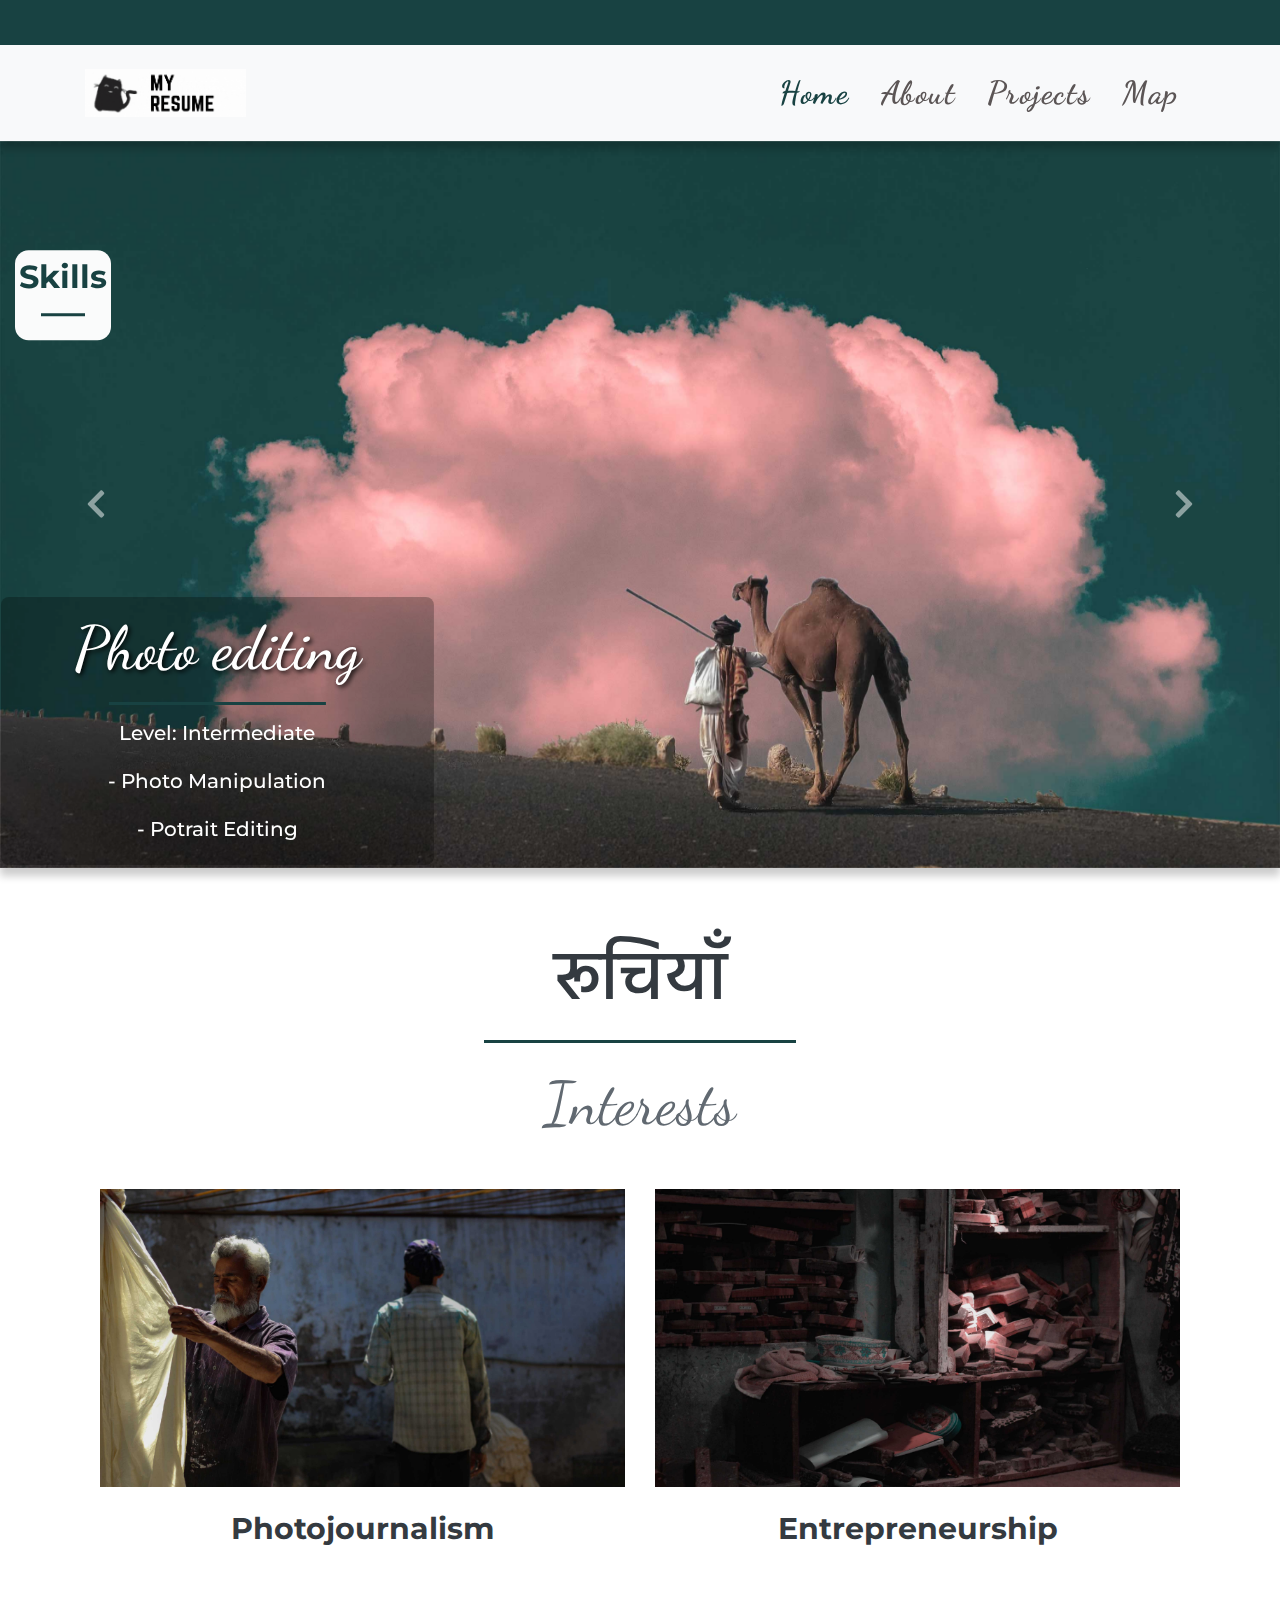
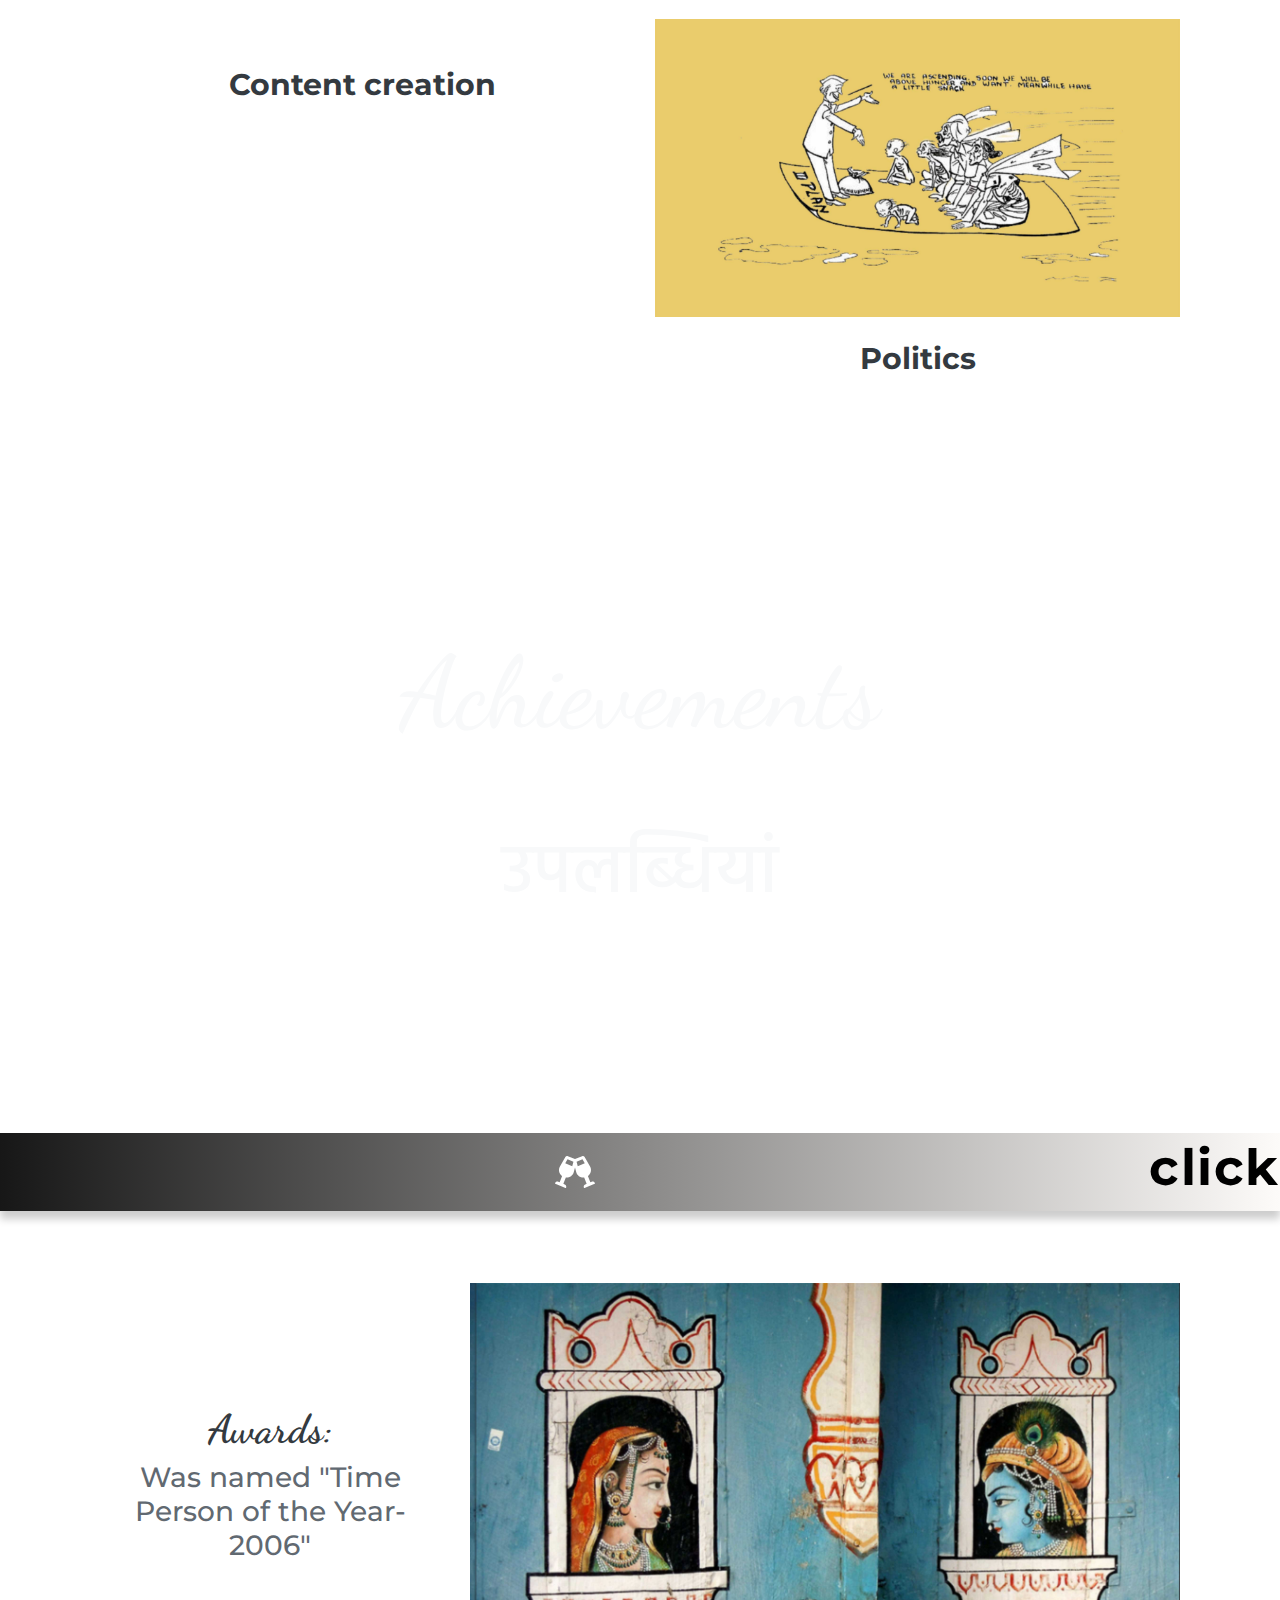
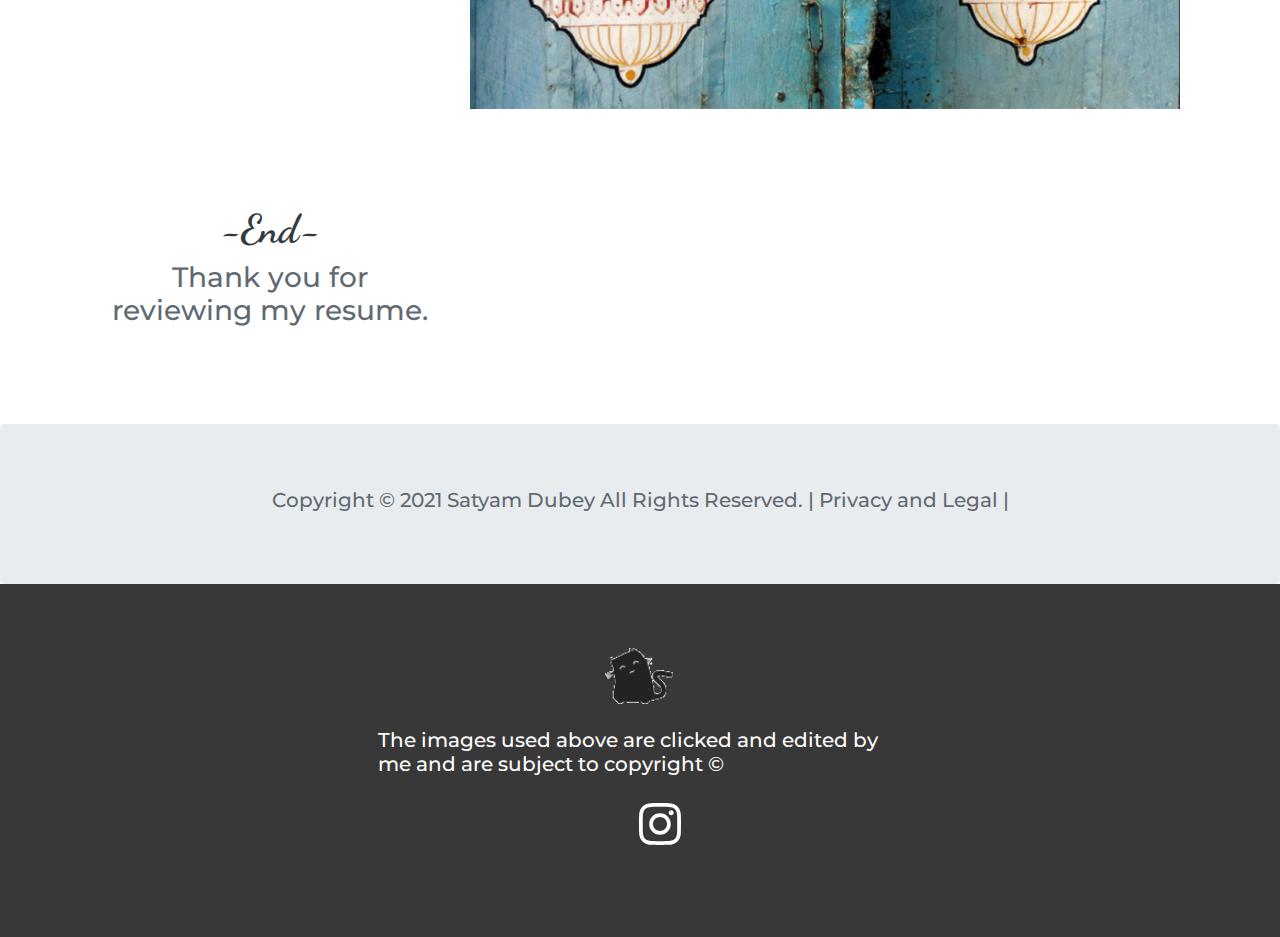
==== index.html @ cd8fc049 "Add files via upload" ====
<!DOCTYPE html>
<html lang="en">
<head>
	<meta charset="UTF-8">
	<meta name="viewport" content="width=device-width, initial-scale=1.0, viewport-fit=cover">
   <meta http-equiv="X-UA-Compatible" content="ie=edge">
	<title>My Resume | Responsive Website Design</title>
	<link rel="shortcut icon" href="img/cat gif.gif">
	<!-- Bootstrap 4.5 CSS -->
	<link rel="stylesheet" href="css/bootstrap.min.css">
	

	<!-- Style CSS -->
	<link rel="stylesheet" href="css/style.css">
	<link rel="stylesheet" type="text/css" href="css/bootstrap.min.css">
	<link rel="stylesheet" type="text/css" href="css/style.css">
	<!-- Google Fonts -->
	<link href="https://fonts.googleapis.com/css2?family=Dancing+Script:wght@600&family=Hind:wght@600&family=Montserrat&display=swap" rel="stylesheet">
</head>


<body>

	<!-- Top Bar -->
	<div class="top-bar">
		<div class="container">
			<div class="col-12 text-right">
				<p><a href="tel:+917016320086">Contact at +91 7016320086</a></p>
			</div>
		</div>
	</div>
	<!-- End Top Bar -->


	<!-- Navigation -->
<nav class="navbar bg-light navbar-light navbar-expand-lg">
	<div class="container">

		<a href="index.html" class="navbar-brand"><img src="img/my resume 2.0.gif" alt="logo" title=" 
		This is Satyam's Resume.
			"></a>

		<button class="navbar-toggler" type="button" data-toggle="collapse"
		data-target="#navbarResponsive"><span class="navbar-toggler-icon"></span>
	</button>
	<div class="collapse navbar-collapse" id="navbarResponsive">
		<ul class="navbar-nav ml-auto">
			<li class="nav-item"><a href="index.html" class="nav-link active">Home</a></li>
			<li class="nav-item"><a href="about.html" class="nav-link">About</a></li>
			<li class="nav-item"><a href="projects.html" class="nav-link">Projects</a></li>
			<li class="nav-item"><a href="map.html" class="nav-link">Map</a></li>
		</ul>
	</div>
	</div>
</nav>
	<!-- End Navigation -->


	<!-- Image Carousel -->

	<div id="carousel" class="carousel slide" data-ride="carousel" 
	data-interval="5000">

		<!-- Carousel Content -->
	<div class="carousel-inner">

		<div class="carousel-item active">
	
			<img src="img/camel-uncle-space-and-sky.jpg" alt="" class="w-100" oncontextmenu="return false">
			<div class="carousel-caption">
				<div class="container">
				<div class="row justify-content-left">
					<div class="col-6 bg-custom d-none d-md-block py-3 px-0">
						<h1>Photo editing</h1>
						<div class="border-top border-primary w-50 mx-auto my-3"></div>
						<h5>Level: Intermediate
							<br><br>- Photo Manipulation <br><br>- Potrait Editing
						</h5>
					</div>
				</div>



				</div>
			</div>
		</div>

		<div class="carousel-item">
			<img src="img/2.jpg" alt="" class="w-100" oncontextmenu="return false">
			<div class="carousel-caption">
				<div class="container">
				<div class="row justify-content-left">
					<div class="col-7 bg-custom d-none d-md-block py-3 px-0">
						<h1>Photo <br>documentation</h1>
						<div class="border-top border-primary w-50 mx-auto my-3"></div>
						<h5>Level: Biginner
							<br><br> - Photo Documentation of Artwork
						</h5>
					</div>
				</div>



				</div>
			</div>
		</div>
		
		
		<div class="carousel-item">
			<img src="img/lost-focus-resized.jpg" alt="" class="w-100" oncontextmenu="return false">
			<div class="carousel-caption">
				<div class="container">
				<div class="row justify-content-left">
					<div class="col-6 bg-custom d-none d-md-block py-3 px-0">
						<h1>Photography</h1>
						<div class="border-top border-primary w-50 mx-auto my-3"></div>
						<h5>Level: Intermediate 
							<br><br>- Product Photography <br><br>- Street Photography</h5>
					</div>
				</div>



				</div>
			</div>
		</div>

		<div class="carousel-item">
			<img src="img/mellow event.gif" alt="" class="w-100" oncontextmenu="return false">
			<div class="carousel-caption">
				<div class="container">
				<div class="row justify-content-left">
					<div class="col-7 bg-custom d-none d-md-block py-3 px-0">
						<h1>Video editing</h1>
						<div class="border-top border-primary w-50 mx-auto my-3"></div>
						<h5>Level: Beginner
							<br><br>- Colour Grading<br><br>- General Video Editing
						</h5>
					</div>
				</div>



				</div>
			</div>
		</div>

	</div>
	<!--Left skill indicator-->
	<div class="carousel-caption1">
		<div class="container">
		<div class="row justify-content-left">
			<div class="col-12 bg-custom2 text-right d-none d-md-block py-2 px-0 pr-1 pl-1">
				<h3>Skills</h3>
				<div class="border-top border-primary w-50 mx-auto my-3"></div>
			
			</div>
		</div>
	</div>
</div>
<!--End Left skill indicator-->


		
		<!-- End Carousel Content -->


		<!-- Previous & Next Buttons -->
<a href="#carousel" class="carousel-control-prev" role="button" data-slide="prev">
	<span class="fas fa-chevron-left fa-2x"></span>
</a>

<a href="#carousel" class="carousel-control-next" role="button" 
data-slide="next">
	<span class="fas fa-chevron-right fa-2x"></span>
</a>
</div>
		<!-- End Previous & Next Buttons -->


	<!-- End Image Carousel -->


	<!-- Main Page Heading -->

	<div class="col-12 text-center mt-5">
		<h2 class="text-dark pt-4">रूचियाँ</h2>
		<div class="border-top border-primary w-25 mx-auto my-3"></div>
		<p class="lead">Interests</p>
	</div>

	<!-- Three Column Section -->
<div class="container bg-custom3">
	<div class="row">

		<div class="col-md-6 my-4">
			<img src="img/11.jpg" alt="" class="w-100" oncontextmenu="return false">
			<h3 class="my-4 bg-custom4 text-dark text-center">Photojournalism</h3>
			
		</div>


		<div class="col-md-6 my-4">
			<img src="img/24-colour-changed.jpg " alt="" class="w-100" oncontextmenu="return false">
			<h3 class="my-4 bg-custom4 text-dark text-center">Entrepreneurship</h3>
			
		</div>

		<div class="col-md-6 my-4">
			<img src="img/eunoia event compressed.gif" alt="" class="w-100" oncontextmenu="return false">
			<h3 class="my-4 bg-custom4 text-dark text-center">Content creation</h3>
			
		</div>

		<div class="col-md-6 my-4">
			<img src="img/politics.jpg" alt="" class="w-100" oncontextmenu="return false">
			<h3 class="my-4 bg-custom4 text-dark text-center">Politics</h3>
			
		</div>
		
		

		
	</div>
</div>
	<!-- End Three Column Section -->


	<!-- Emoji Navbar First -->

	
	<!-- Start Fixed Background IMG -->

 <div class="fixed-background">

        <div class="row text-light py-5">
<div class="col-12 text-center">
	<h1>Achievements</h1>
	<h2>उपलब्धियां</h2>
</div>
        </div>
	<div class="fixed-wrap">
		<div class="fixed"></div>
	</div>


	
	</div>



	
  </div>



  

	<!-- End Fixed Background IMG -->
 
	
	<!-- Emoji Navbar Second -->
	<a style="text-decoration: none;" class="navbar bg-secondary sticky-top emoji" href="#emoji" role="button" data-toggle="collapse">
		<i class="fas fa-glass-cheers"></i> <h3 class="Clickcenter
		">click</h3></a>
	
	<div class="collapse" id="emoji">
		<section class="gallery min-vh-100">
			<div class="container-sm">
			   <div class=" gy-4 cols-1 cols-sm-2 cols-md-3">
				  <div class="col">
					  
					 <img src="img gallery/img/1.png" class="gallery-item" alt="gallery" oncontextmenu="return false">
				  </div>
				  <div class="col">
					 <img src="img gallery/img/2.png" class="gallery-item" alt="gallery" oncontextmenu="return false">
				  </div>
				  <div class="col">
					 <img src="img gallery/img/3.png" class="gallery-item" alt="gallery" oncontextmenu="return false">
				  </div>
				  
			   </div>
			</div>
		 </section>
		 
		<script src="img gallery/js/bootstrap.bundle.min.js"></script>
		<script src="img gallery/js/main.js"></script>
	</div>
		

	

		
	<!-- Start Two Column Section -->

 <div class="container my-5 ">
	 <div class="row py-4">

		<div class="col-lg-4 mb-0 my-lg-auto">
			<h1 class="text-dark font-weight-bold md-3 text-center">Awards:</h1>
			<h3 class="mb-4 text-center">Was named "Time Person of the Year-2006"</h3>
		</div>
		<div class="col-lg-8"><img src="img/krishna-and-radha.jpg"
			 alt="" class="w-100" oncontextmenu="return false"></div>
		

	 </div>
 

 <div class="container1 my-5 ">
	<div class="row py-4">

	   <div class="col-lg-4 mb-0 my-lg-auto">
		   <h1 class="text-dark font-weight-bold md-3 text-center">-End-</h1>
		   <h3 class="mb-4 text-center">Thank you for reviewing my resume.</h3>
	   </div>
	   <div class=" col-lg-8">
		   <img src="img/Untitled design.gif" alt="" class="w-100" oncontextmenu="return false"></div>
	   

	</div>
</div>
</div>
 
	
	
  
	

	<!-- End Two Column Section -->


	<!-- Start Jumbotron -->
<div class="jumbotron  mb-0">
	
			<div class=" text-center">
				<h5>Copyright © 2021 Satyam Dubey All Rights Reserved. | Privacy and Legal |</h5>
			</div>



		
</div>

<!-- Modal Popup -->



	<!-- End Jumbotron -->


<!-- Start Footer -->

<footer>
	<div class="container">
		<div class="row text-light-cennter py-4 justify-content-center">


<div class="col-sm-10 col-md-8 col-lg-6">
	<img src="img/cat gif.gif" alt=""oncontextmenu="return false">
	<h5> The images used above are clicked and edited by me and are subject to copyright ©</h5>
	<ul class="social pt-3">
		<li><a href="https://instagram.com/muse.shot?igshid=16teammdajvb2" target="_blank"><i class="fab fa-instagram"></i></a></li>
	</ul>
</div>



		</div>
	</div>
</footer>

	<!-- End Footer -->


	<!-- Start Socket -->

	<!-- End Socket -->

	<!-- Script Source Files -->

	<!-- jQuery -->
	<script src="js/jquery-3.5.1.min.js"></script>
	<!-- Bootstrap 4.5 JS -->
	<script src="js/bootstrap.min.js"></script>
	<!-- Popper JS -->
	<script src="js/popper.min.js"></script>
	<!-- Font Awesome -->
	<script src="js/all.min.js"></script>

	<!-- End Script Source Files -->
</body>

</html>
---- css/style.css ----
/*-- Body Reset --*/
body {
  overflow-x: hidden;
  font-family: 'Dancing Script', cursive;
  color: #616971;
  padding: 0;
}

h2{
  font-family: 'Hind', sans-serif;
  font-size: 70px;
}
h5{
  font-family: 'Montserrat', sans-serif;
}
h3{
  font-family: 'Montserrat', sans-serif;
}
.lead{
  font-size: 30px;
}
h4{
  font-family: 'Montserrat', sans-serif;
}
/*============= TOP BAR HEADER =============*/

.top-bar {
  background: #184242;
  height: 2.8rem;
  padding: 0.5rem 0;
}
.top-bar a {
  color: rgb(255, 255, 255);
  text-decoration: none;
  font-size: 1.1rem;
}
/*==pre loder===*/

/*============= NAVIGATION =============*/

.navbar-brand img {
  height: 3rem;
}
.navbar {
  font-size: 2rem;

  font-weight: 800;
  letter-spacing: .1rem;
  box-shadow: 0 .5rem .5rem rgba(0, 0, 0, .2);
  z-index: 1;
}
.Clickcenter{
position: relative;

  color:black;
  font-size: 50px;
  font-weight: bold;
  text-decoration: none; 
}

.my-4 h3{
  font-weight: bolder;
  font-size: 30px;
}
.nav-item {
  padding: .5rem;
}
.nav-link{
  color: #5b5555 !important;
}

.nav-link.active,
.nav-link:hover{
  color: #184242 !important;
}

/*============= CAROUSEL =============*/

#carousel{
box-shadow : 0 .5rem .5rem rgba(0, 0, 0, .2);

}
.carousel-inner{
  max-heigh: 38rem!important;
}

/*---Change Carousel Transition Speed --*/

.carousel-item-next,
.carousel-item-prev,
.carousel-item-active{
  transition: transform 1.2s ease;
}

/*-- Carousel Content --*/
.bg-custom {
  background-color: rgba(0, 0, 0, 0.26);
  color: white;
  border-radius: .5rem;
}

.carousel-caption{
  position: absolute;
  top: 60%;
transform: translateX(-23%);
}
.bg-custom2{
  background-color: rgba(255, 255, 255, 0.979);
  color: white;
  border-radius: .85rem;
}
.bg-custom3{
  background-color: ;
}
.bg-custom4{
  background-colo:rgba(0, 0, 0, .8);
}
.my-4 h1{
  color: rgb(0, 0, 0);
  text-align: center;
}
.col-12 p{
  font-size: 60px;
}
.carousel-caption1{
  position: absolute;
  top: 20%;
  transform: translateY(-40%);
}
.carousel-caption1 h3{
  font-size: 2rem;
  color: #184242;
  font-weight: bold;
 
}
.carousel-caption h1{
  font-size: 3.8rem;
  text-shadow: .1rem .1rem .3rem rgba(0, 0, 0, 1);
}
.border-primary{
  border-top: .2rem solid #184242!important ;
}

/*===== FIXED BACKGROUND IMG =====*/
.fixed{
  background-image: url("../img/kaju\ badab\,\ ityadi\ 2.0.png");
  position: fixed;
}


.fixed-background {
  overflow: hidden; /*-- Correction for iOS --*/
  padding: 10rem 0;
}
.fixed-background h1{
  font-size: 100px;
}

.fixed-background h2{
  margin-top: 5rem;
}



/*-- Emoji Navbar --*/

.emoji {
  background-image: linear-gradient(to left,#FDFBF9, #171717);
  min-height: 0!important;
  padding: .3rem 0!important;
}
.emoji .svg-inline--fa{
  margin: 0 auto;
  color: white;
  font-size: 2rem;
}
.gallery{
  padding: 30px ; 
  padding-left: 10%;
  padding-right: 0%;


}
  img{
  max-height: 100%!important;
 }
 .col img{
   
   max-width: 100%;
   max-height: 100%;
 }
#gallery-model .modal-img{
  width: 100%;
  
  
}
.bg-custom5 {
  background-color:white;
}
.resumegif img {
width: 124px; ;
height: 174px;
}
.jumbotron h1{
  font-size: 30px;
  text-align: center!important;
}
/*============= FOOTER =============*/

footer {
  background-color: #383838;
  padding: 1rem 2rem 3rem;
}
footer img {
  height: 3.5rem;
  margin: 1.5rem auto;
  display: block;
  margin-left: auto;
  margin-right: auto;
  width: ;
  
}
footer h5, footer a{
  color: white;
  text-decoration: none;

}
ul.social {
  list-style-type: none;
  display: flex;
}
ul.social li{
  margin: 0 auto;
  padding: 0%;
}
footer .svg-inline--fa{
  font-size: 3rem;
}
footer .svg-inline--fa:hover{
  color: palevioletred;
}
/*============= SOCKET =============*/
/*=============Projects section html2====*/
.hovereffect {
  width: 100%;
  height: 100%;
  float: left;
  overflow: hidden;
  position: relative;
  text-align: center;
  cursor: default;
}

.hovereffect .overlay {
  width: 100%;
  height: 100%;
  position: absolute;
  overflow: hidden;
  top: 0;
  left: 0;
}

.hovereffect img {
  display: block;
  position: relative;
  -webkit-transition: all 0.4s ease-in;
  transition: all 0.4s ease-in;
}

.hovereffect:hover img {
  filter: url('data:image/svg+xml;charset=utf-8,<svg xmlns="http://www.w3.org/2000/svg"><filter id="filter"><feColorMatrix type="matrix" color-interpolation-filters="sRGB" values="0.2126 0.7152 0.0722 0 0 0.2126 0.7152 0.0722 0 0 0.2126 0.7152 0.0722 0 0 0 0 0 1 0" /><feGaussianBlur stdDeviation="3" /></filter></svg>#filter');
  filter: grayscale(1) blur(3px);
  -webkit-filter: grayscale(1) blur(3px);
  -webkit-transform: scale(1.2);
  -ms-transform: scale(1.2);
  transform: scale(1.2);
}

.hovereffect h2 {
  text-transform: none;
  text-align: center;
  position: relative;
  font-size: 17px;
  padding: 10px;
  background: rgba(0, 0, 0, 0.6);
}
.hovereffect h4{
  font-weight: lighter;

}

.hovereffect h4.info {
  display: inline-block;
  text-decoration: none;
  padding: 7px 14px;
  border: 1px solid #fff;
  margin-top: 70%;
  background-color: transparent;
}

.hovereffect h4.info:hover {
  box-shadow: 0 0 5px #fff;
}

.hovereffect h4.info, .hovereffect h2 {
  -webkit-transform: scale(0.7);
  -ms-transform: scale(0.7);
  transform: scale(0.7);
  -webkit-transition: all 0.4s ease-in;
  transition: all 0.4s ease-in;
  opacity: 0;
  filter: alpha(opacity=0);
  color: #fff;
  text-transform: none;
}

.hovereffect:hover h4.info, .hovereffect:hover h2 {
  opacity: 1;
  filter: alpha(opacity=100);
  -webkit-transform: scale(1);
  -ms-transform: scale(1);
  transform: scale(1);
}

/*============= MEDIA QUERIES =============*/

/* Devices under 1199px (xl) */
@media (max-width: 1199.98px) {

}
/* Devices under 768px (md) */
@media (max-width: 767.98px) {

}


/*============ BOOTSTRAP BREAK POINTS:

Extra small (xs) devices (portrait phones, less than 576px)
No media query since this is the default in Bootstrap

Small (sm) devices (landscape phones, 576px and up)
@media (min-width: 576px) { ... }

Medium (md) devices (tablets, 768px and up)
@media (min-width: 768px) { ... }

Large (lg) devices (desktops, 992px and up)
@media (min-width: 992px) { ... }

Extra (xl) large devices (large desktops, 1200px and up)
@media (min-width: 1200px) { ... }

=============*/

/*-- Bootstrap Mobile Gutter Fix --*/
.row, .container-fluid {
  margin-left: 0px !important;
  margin-right: 0px !important;
}

/*-- Fixed Background Image --*/
.fixed-background {
  position: relative;
  width: 100%;
  z-index: 1000!important;
}
.fixed-wrap {
  clip: rect(0, auto, auto, 0);
  position: absolute;
  top: 0;
  left: 0;
  width: 100%;
  height: 100%;
  z-index: -999 !important;
}
.fixed {
  z-index: -999!important;
  display: block;
  top: 0;
  left: 0;
  width: 100%;
  height: 100%;
  background-size: cover;
  background-position: center center;
  -webkit-transform: translateZ(0);
  transform: translateZ(0);
  will-change: transform;
}
---- css/style.css ----
/*-- Body Reset --*/
body {
  overflow-x: hidden;
  font-family: 'Dancing Script', cursive;
  color: #616971;
  padding: 0;
}

h2{
  font-family: 'Hind', sans-serif;
  font-size: 70px;
}
h5{
  font-family: 'Montserrat', sans-serif;
}
h3{
  font-family: 'Montserrat', sans-serif;
}
.lead{
  font-size: 30px;
}
h4{
  font-family: 'Montserrat', sans-serif;
}
/*============= TOP BAR HEADER =============*/

.top-bar {
  background: #184242;
  height: 2.8rem;
  padding: 0.5rem 0;
}
.top-bar a {
  color: rgb(255, 255, 255);
  text-decoration: none;
  font-size: 1.1rem;
}
/*==pre loder===*/

/*============= NAVIGATION =============*/

.navbar-brand img {
  height: 3rem;
}
.navbar {
  font-size: 2rem;

  font-weight: 800;
  letter-spacing: .1rem;
  box-shadow: 0 .5rem .5rem rgba(0, 0, 0, .2);
  z-index: 1;
}
.Clickcenter{
position: relative;

  color:black;
  font-size: 50px;
  font-weight: bold;
  text-decoration: none; 
}

.my-4 h3{
  font-weight: bolder;
  font-size: 30px;
}
.nav-item {
  padding: .5rem;
}
.nav-link{
  color: #5b5555 !important;
}

.nav-link.active,
.nav-link:hover{
  color: #184242 !important;
}

/*============= CAROUSEL =============*/

#carousel{
box-shadow : 0 .5rem .5rem rgba(0, 0, 0, .2);

}
.carousel-inner{
  max-heigh: 38rem!important;
}

/*---Change Carousel Transition Speed --*/

.carousel-item-next,
.carousel-item-prev,
.carousel-item-active{
  transition: transform 1.2s ease;
}

/*-- Carousel Content --*/
.bg-custom {
  background-color: rgba(0, 0, 0, 0.26);
  color: white;
  border-radius: .5rem;
}

.carousel-caption{
  position: absolute;
  top: 60%;
transform: translateX(-23%);
}
.bg-custom2{
  background-color: rgba(255, 255, 255, 0.979);
  color: white;
  border-radius: .85rem;
}
.bg-custom3{
  background-color: ;
}
.bg-custom4{
  background-colo:rgba(0, 0, 0, .8);
}
.my-4 h1{
  color: rgb(0, 0, 0);
  text-align: center;
}
.col-12 p{
  font-size: 60px;
}
.carousel-caption1{
  position: absolute;
  top: 20%;
  transform: translateY(-40%);
}
.carousel-caption1 h3{
  font-size: 2rem;
  color: #184242;
  font-weight: bold;
 
}
.carousel-caption h1{
  font-size: 3.8rem;
  text-shadow: .1rem .1rem .3rem rgba(0, 0, 0, 1);
}
.border-primary{
  border-top: .2rem solid #184242!important ;
}

/*===== FIXED BACKGROUND IMG =====*/
.fixed{
  background-image: url("../img/kaju\ badab\,\ ityadi\ 2.0.png");
  position: fixed;
}


.fixed-background {
  overflow: hidden; /*-- Correction for iOS --*/
  padding: 10rem 0;
}
.fixed-background h1{
  font-size: 100px;
}

.fixed-background h2{
  margin-top: 5rem;
}



/*-- Emoji Navbar --*/

.emoji {
  background-image: linear-gradient(to left,#FDFBF9, #171717);
  min-height: 0!important;
  padding: .3rem 0!important;
}
.emoji .svg-inline--fa{
  margin: 0 auto;
  color: white;
  font-size: 2rem;
}
.gallery{
  padding: 30px ; 
  padding-left: 10%;
  padding-right: 0%;


}
  img{
  max-height: 100%!important;
 }
 .col img{
   
   max-width: 100%;
   max-height: 100%;
 }
#gallery-model .modal-img{
  width: 100%;
  
  
}
.bg-custom5 {
  background-color:white;
}
.resumegif img {
width: 124px; ;
height: 174px;
}
.jumbotron h1{
  font-size: 30px;
  text-align: center!important;
}
/*============= FOOTER =============*/

footer {
  background-color: #383838;
  padding: 1rem 2rem 3rem;
}
footer img {
  height: 3.5rem;
  margin: 1.5rem auto;
  display: block;
  margin-left: auto;
  margin-right: auto;
  width: ;
  
}
footer h5, footer a{
  color: white;
  text-decoration: none;

}
ul.social {
  list-style-type: none;
  display: flex;
}
ul.social li{
  margin: 0 auto;
  padding: 0%;
}
footer .svg-inline--fa{
  font-size: 3rem;
}
footer .svg-inline--fa:hover{
  color: palevioletred;
}
/*============= SOCKET =============*/
/*=============Projects section html2====*/
.hovereffect {
  width: 100%;
  height: 100%;
  float: left;
  overflow: hidden;
  position: relative;
  text-align: center;
  cursor: default;
}

.hovereffect .overlay {
  width: 100%;
  height: 100%;
  position: absolute;
  overflow: hidden;
  top: 0;
  left: 0;
}

.hovereffect img {
  display: block;
  position: relative;
  -webkit-transition: all 0.4s ease-in;
  transition: all 0.4s ease-in;
}

.hovereffect:hover img {
  filter: url('data:image/svg+xml;charset=utf-8,<svg xmlns="http://www.w3.org/2000/svg"><filter id="filter"><feColorMatrix type="matrix" color-interpolation-filters="sRGB" values="0.2126 0.7152 0.0722 0 0 0.2126 0.7152 0.0722 0 0 0.2126 0.7152 0.0722 0 0 0 0 0 1 0" /><feGaussianBlur stdDeviation="3" /></filter></svg>#filter');
  filter: grayscale(1) blur(3px);
  -webkit-filter: grayscale(1) blur(3px);
  -webkit-transform: scale(1.2);
  -ms-transform: scale(1.2);
  transform: scale(1.2);
}

.hovereffect h2 {
  text-transform: none;
  text-align: center;
  position: relative;
  font-size: 17px;
  padding: 10px;
  background: rgba(0, 0, 0, 0.6);
}
.hovereffect h4{
  font-weight: lighter;

}

.hovereffect h4.info {
  display: inline-block;
  text-decoration: none;
  padding: 7px 14px;
  border: 1px solid #fff;
  margin-top: 70%;
  background-color: transparent;
}

.hovereffect h4.info:hover {
  box-shadow: 0 0 5px #fff;
}

.hovereffect h4.info, .hovereffect h2 {
  -webkit-transform: scale(0.7);
  -ms-transform: scale(0.7);
  transform: scale(0.7);
  -webkit-transition: all 0.4s ease-in;
  transition: all 0.4s ease-in;
  opacity: 0;
  filter: alpha(opacity=0);
  color: #fff;
  text-transform: none;
}

.hovereffect:hover h4.info, .hovereffect:hover h2 {
  opacity: 1;
  filter: alpha(opacity=100);
  -webkit-transform: scale(1);
  -ms-transform: scale(1);
  transform: scale(1);
}

/*============= MEDIA QUERIES =============*/

/* Devices under 1199px (xl) */
@media (max-width: 1199.98px) {

}
/* Devices under 768px (md) */
@media (max-width: 767.98px) {

}


/*============ BOOTSTRAP BREAK POINTS:

Extra small (xs) devices (portrait phones, less than 576px)
No media query since this is the default in Bootstrap

Small (sm) devices (landscape phones, 576px and up)
@media (min-width: 576px) { ... }

Medium (md) devices (tablets, 768px and up)
@media (min-width: 768px) { ... }

Large (lg) devices (desktops, 992px and up)
@media (min-width: 992px) { ... }

Extra (xl) large devices (large desktops, 1200px and up)
@media (min-width: 1200px) { ... }

=============*/

/*-- Bootstrap Mobile Gutter Fix --*/
.row, .container-fluid {
  margin-left: 0px !important;
  margin-right: 0px !important;
}

/*-- Fixed Background Image --*/
.fixed-background {
  position: relative;
  width: 100%;
  z-index: 1000!important;
}
.fixed-wrap {
  clip: rect(0, auto, auto, 0);
  position: absolute;
  top: 0;
  left: 0;
  width: 100%;
  height: 100%;
  z-index: -999 !important;
}
.fixed {
  z-index: -999!important;
  display: block;
  top: 0;
  left: 0;
  width: 100%;
  height: 100%;
  background-size: cover;
  background-position: center center;
  -webkit-transform: translateZ(0);
  transform: translateZ(0);
  will-change: transform;
}
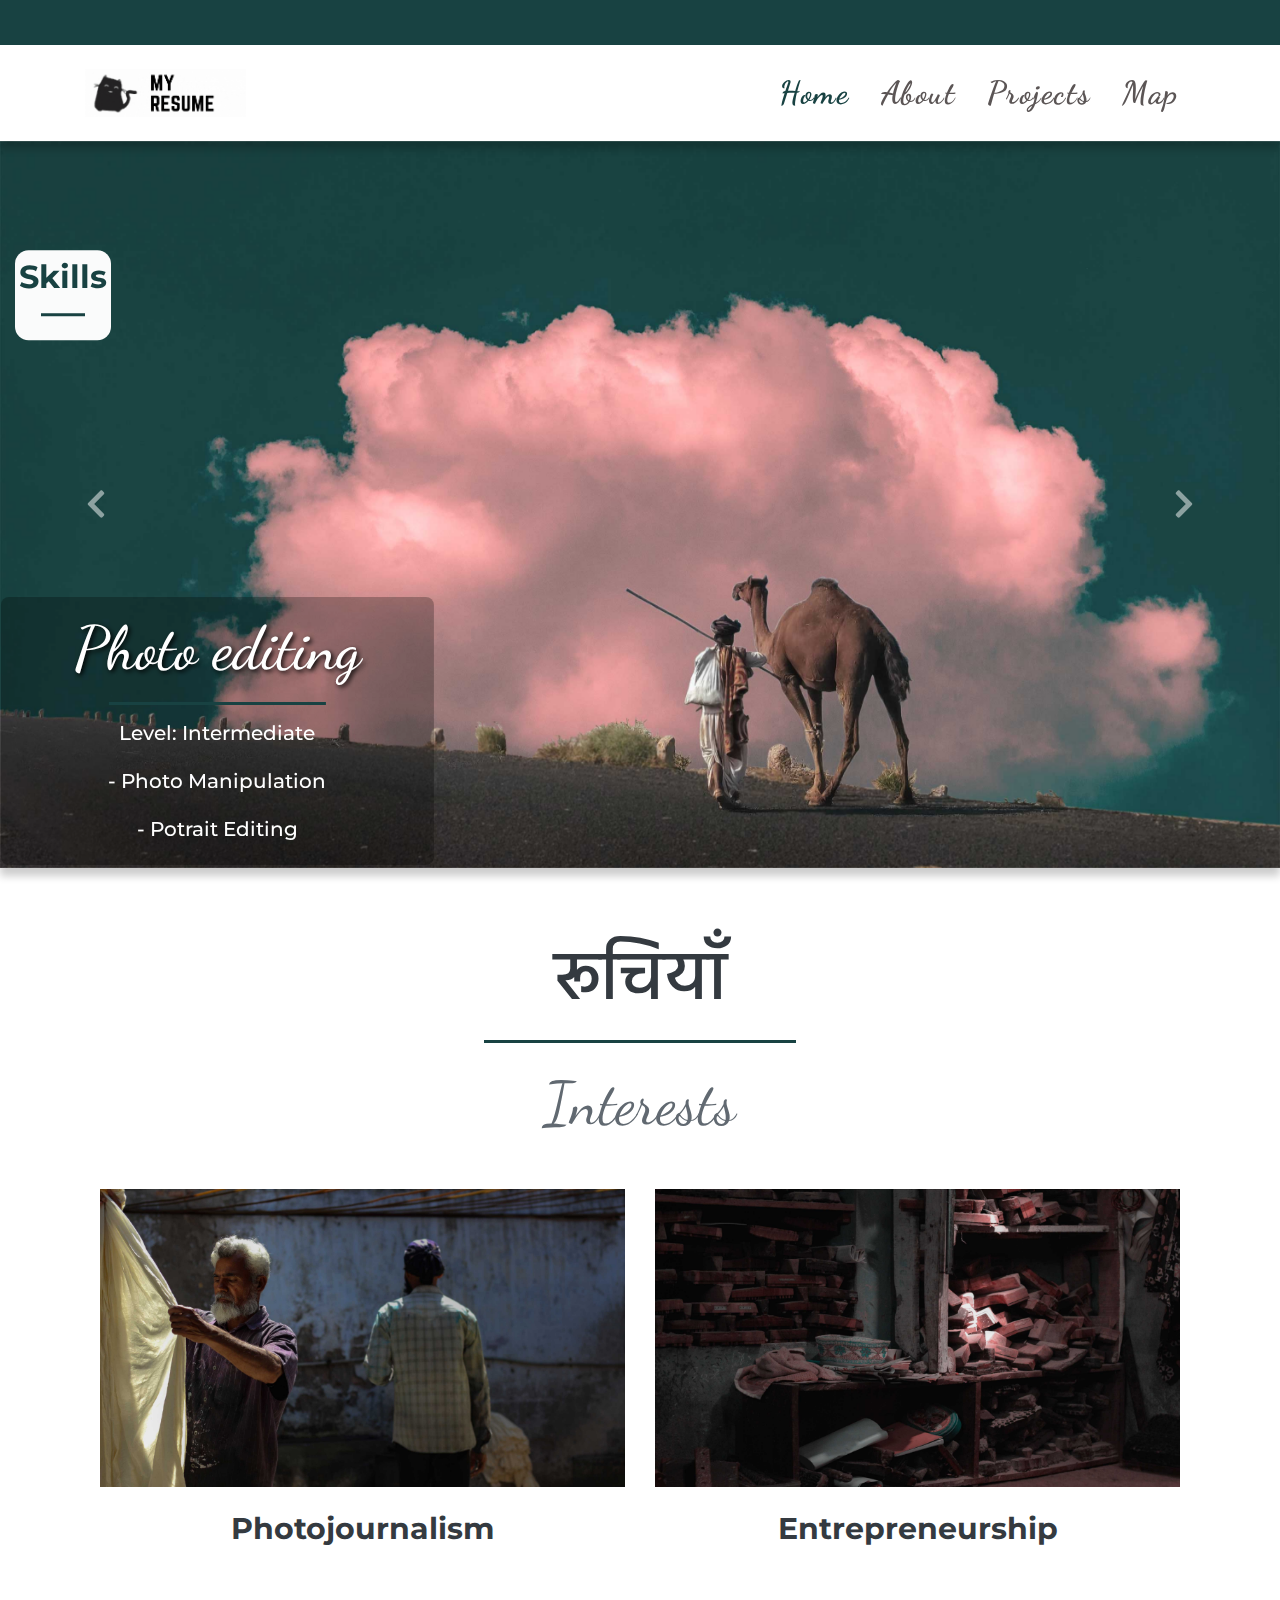
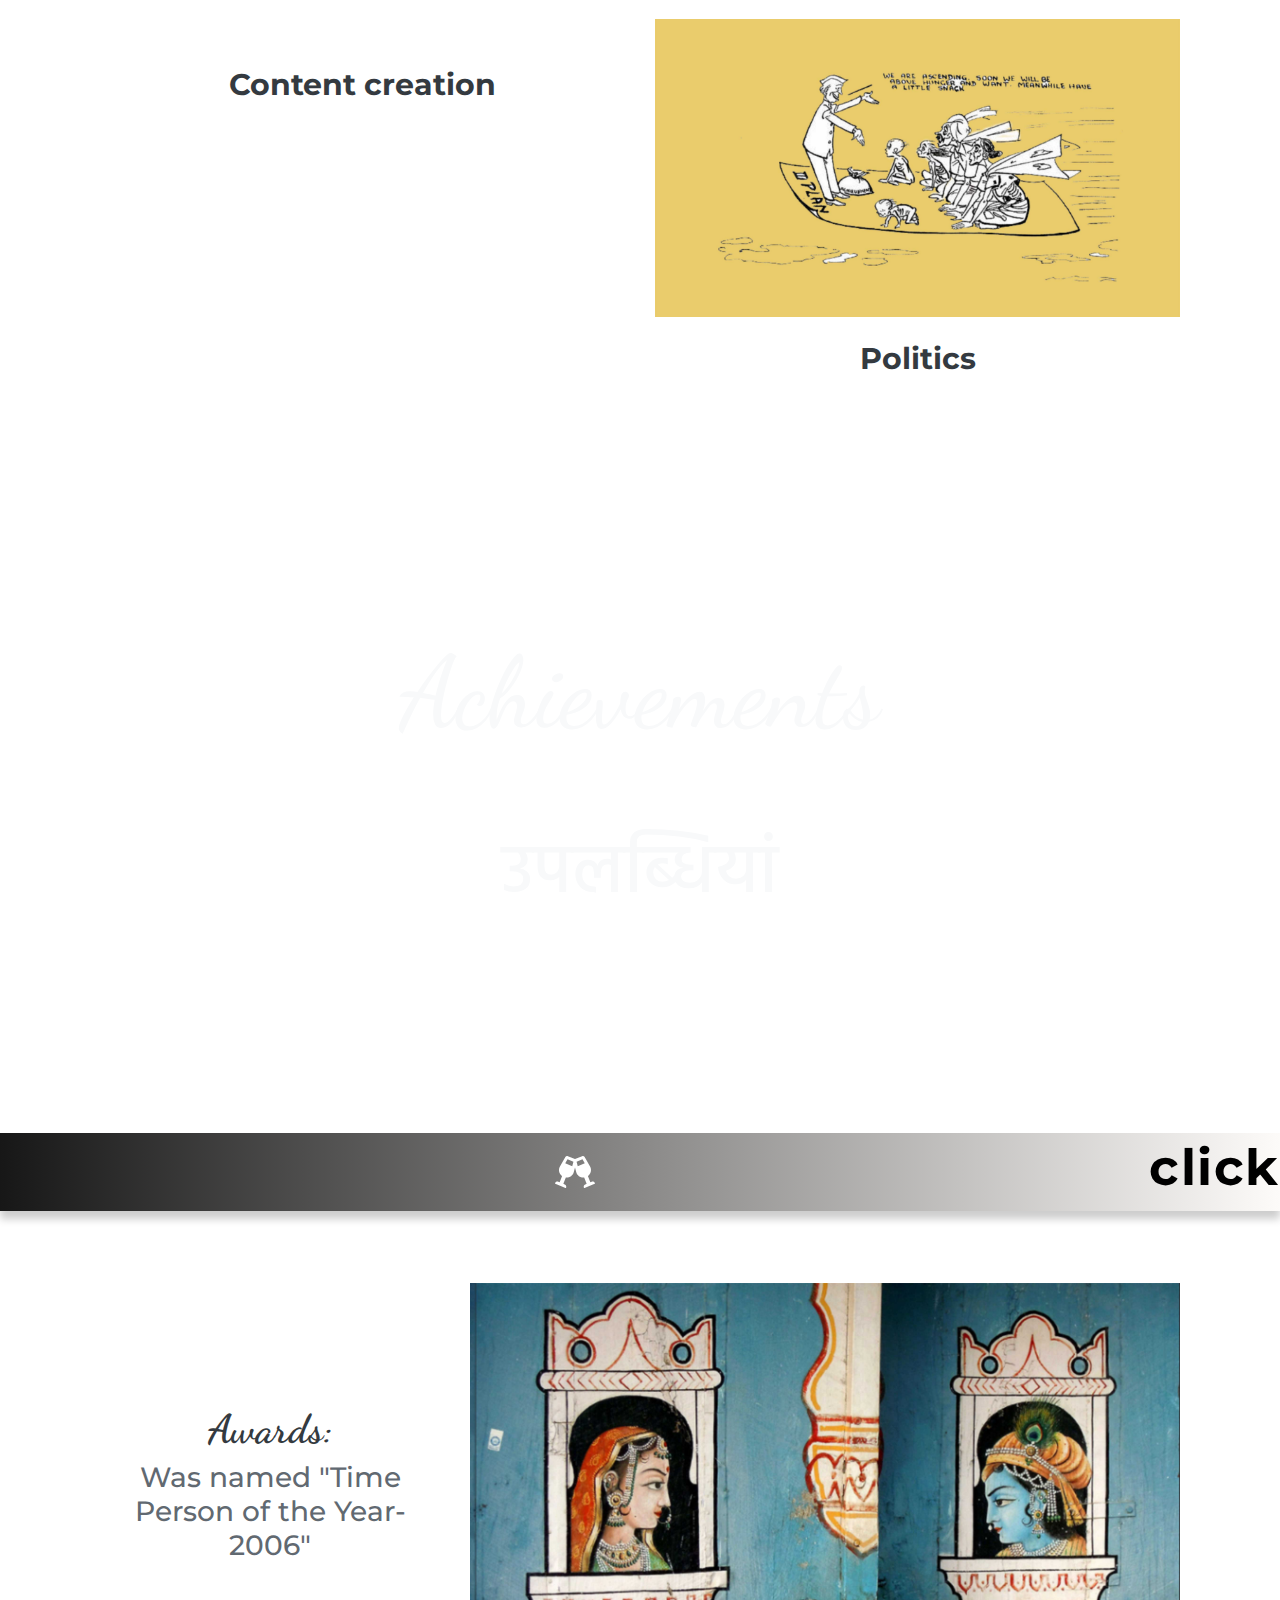
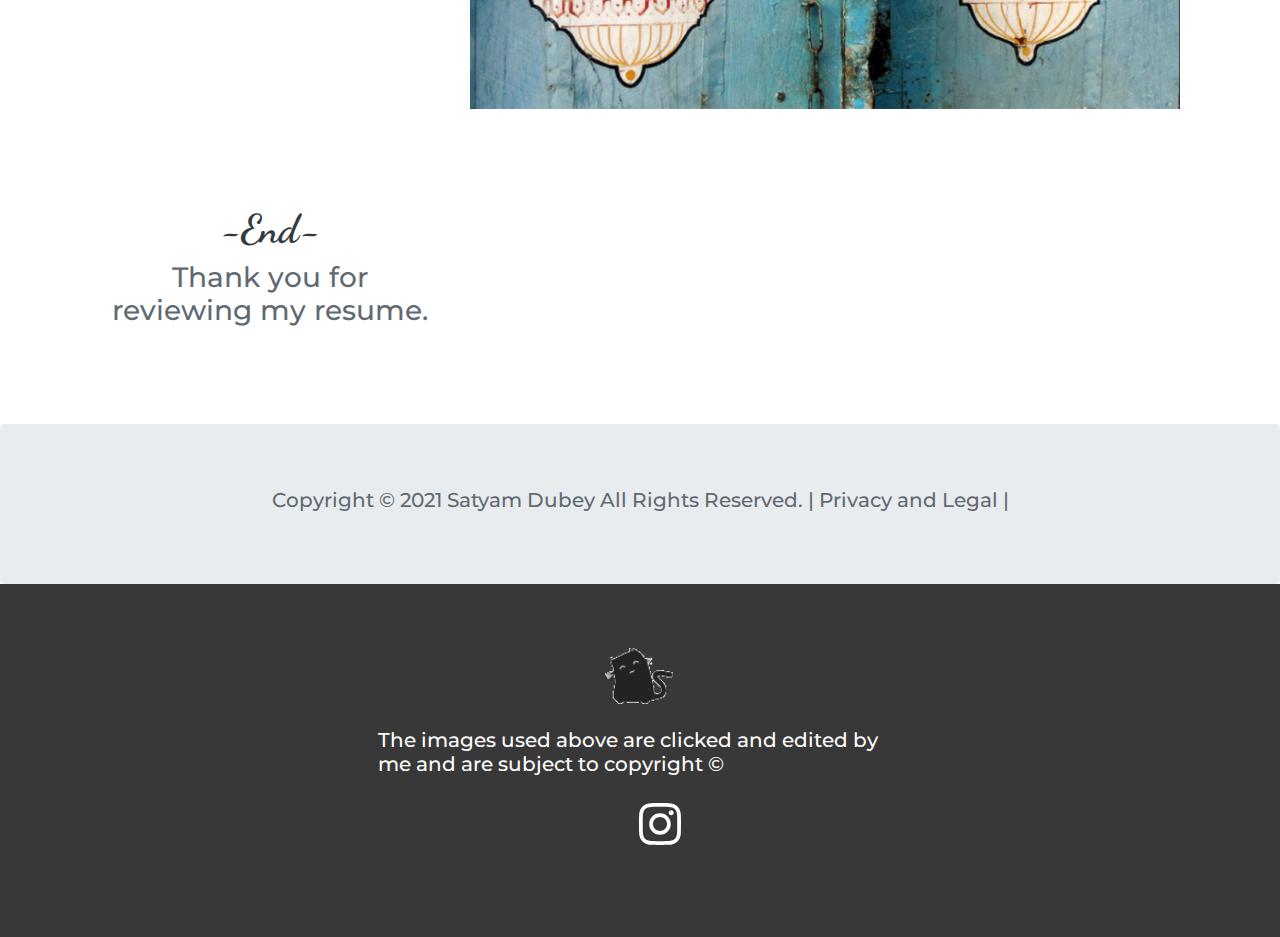
==== commit 04b3aa7e: "Navbar bg white" ====
--- a/index.html
+++ b/index.html
@@ -4,7 +4,7 @@
 	<meta charset="UTF-8">
 	<meta name="viewport" content="width=device-width, initial-scale=1.0, viewport-fit=cover">
    <meta http-equiv="X-UA-Compatible" content="ie=edge">
-	<title>My Resume | Responsive Website Design</title>
+	<title>My Resume |</title>
 	<link rel="shortcut icon" href="img/cat gif.gif">
 	<!-- Bootstrap 4.5 CSS -->
 	<link rel="stylesheet" href="css/bootstrap.min.css">
@@ -33,7 +33,7 @@
 
 
 	<!-- Navigation -->
-<nav class="navbar bg-light navbar-light navbar-expand-lg">
+<nav class="navbar bg-white navbar-light navbar-expand-lg">
 	<div class="container">
 
 		<a href="index.html" class="navbar-brand"><img src="img/my resume 2.0.gif" alt="logo" title=" 
